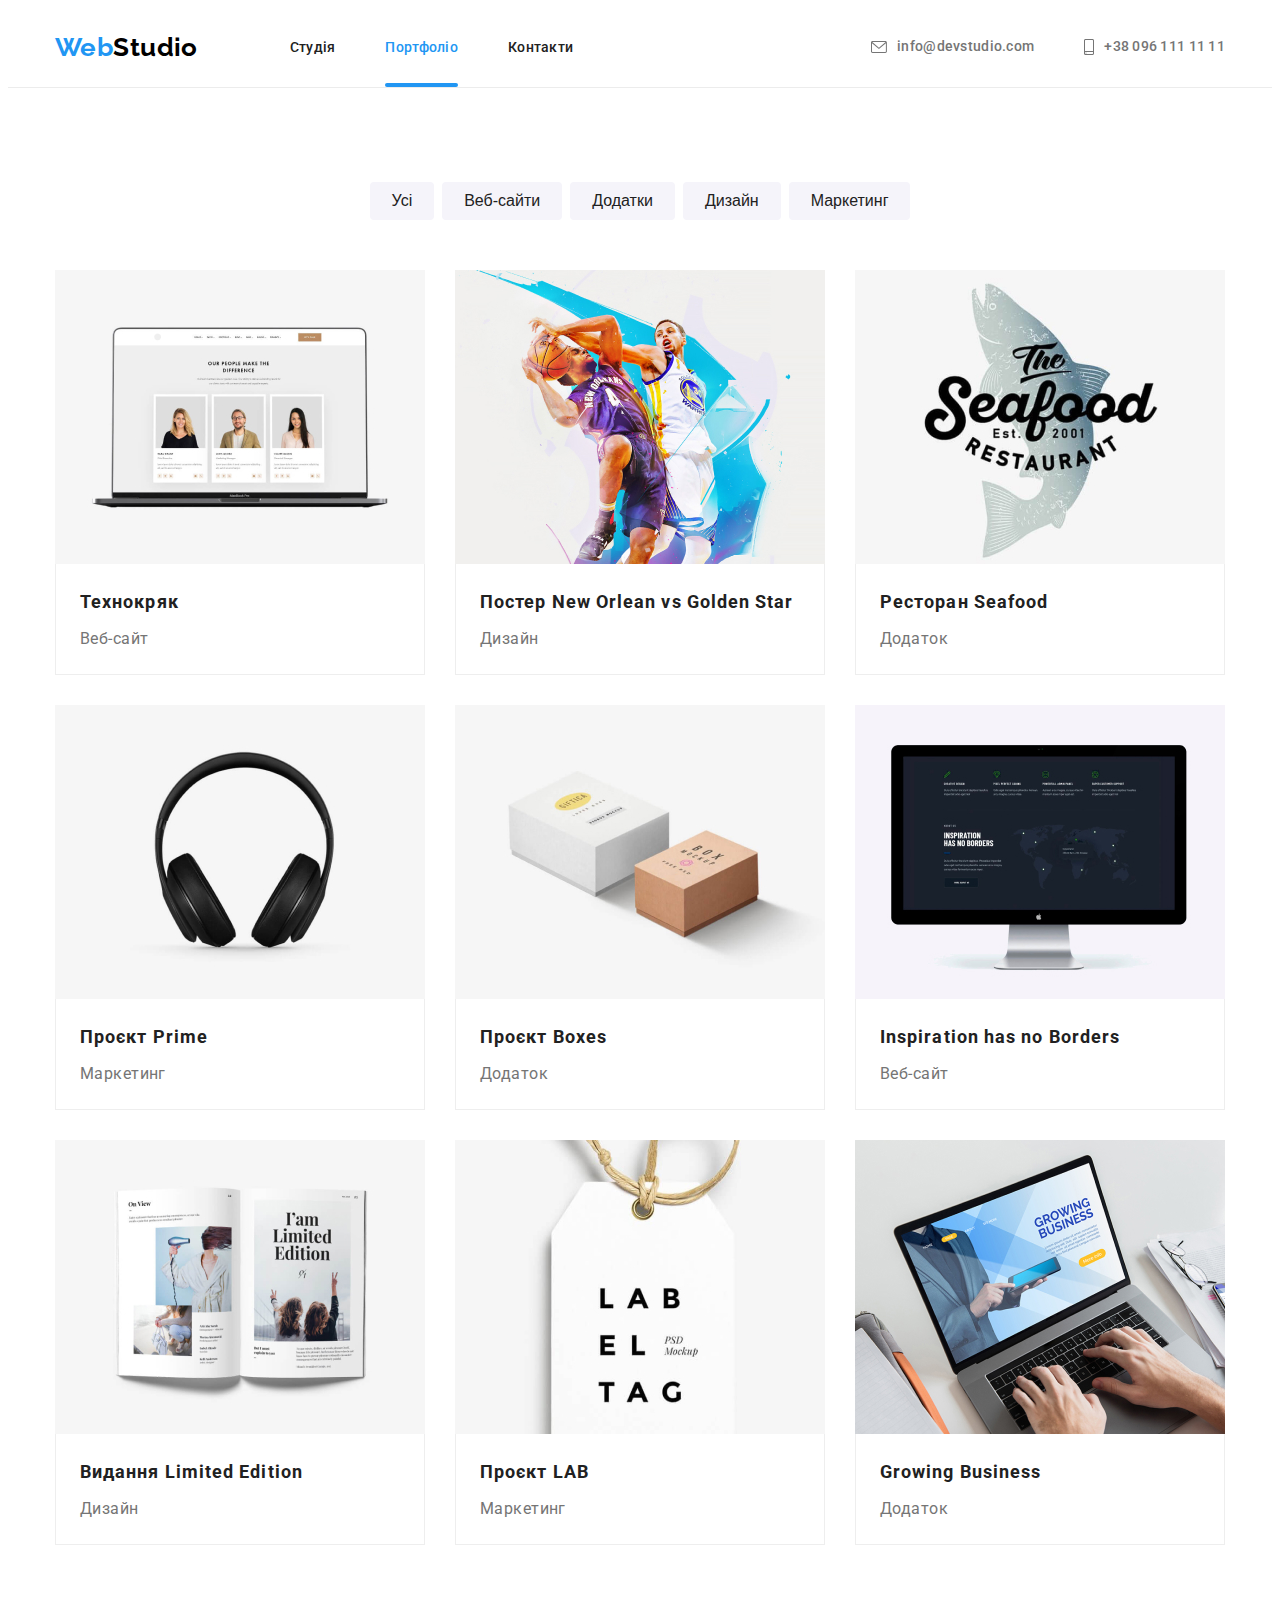
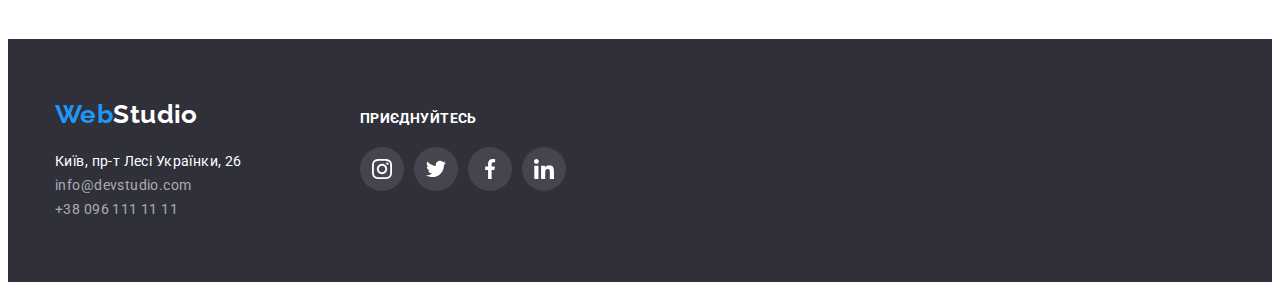
==== portfolio.html @ 35d329d9 "оформлення форми" ====
<!DOCTYPE html>
<html lang="uk">
<head>
    <meta charset="UTF-8">
    <meta http-equiv="X-UA-Compatible" content="IE=edge">
    <meta name="viewport" content="width=device-width, initial-scale=1.0">
    <title>Portfolio WebStudio</title>
    <link rel="preconnect" href="https://fonts.googleapis.com">
    <link rel="preconnect" href="https://fonts.gstatic.com" crossorigin>
    <link href="https://fonts.googleapis.com/css2?family=Raleway:wght@700&display=swap" rel="stylesheet">
    <link rel="preconnect" href="https://fonts.googleapis.com">
    <link rel="preconnect" href="https://fonts.gstatic.com" crossorigin>
    <link href="https://fonts.googleapis.com/css2?family=Roboto:wght@400;500;700;900&display=swap" rel="stylesheet">
    <link rel="stylesheet" href="https://cdnjs.cloudflare.com/ajax/libs/modern-normalize/1.1.0/modern-normalize.min.css" integrity="sha512-wpPYUAdjBVSE4KJnH1VR1HeZfpl1ub8YT/NKx4PuQ5NmX2tKuGu6U/JRp5y+Y8XG2tV+wKQpNHVUX03MfMFn9Q==" crossorigin="anonymous" referrerpolicy="no-referrer" />
    <link rel="stylesheet" href="./css/styles.css" />

</head>
<body>
    <header class="header">
        <div class="container header-container">
            <nav class="navigation">
                <a class="logo-link" href="index.html"> 
                    Web<span class="logo-link-black">Studio</span>
                </a>

                <ul class="nav-list list">
                    <li class="nav-list-item">
                        <a class="nav-list-item-link link" href="index.html">Студія</a></li>
                    <li class="nav-list-item">
                        <a class="nav-list-item-link link current" href="portfolio.html">Портфоліо</a></li>
                    <li class="nav-list-item">
                        <a class="nav-list-item-link link" href="#контакти">Контакти</a></li>
                    </ul>
            </nav>
        
            <ul class="contact-list list">
            <!--посилання, що відкриває вікно для написання електронного листа та посилання на здійснення дзвінку-->
                <li class="contact-list-item list"> 
                    <a class="contact-list-link" href="mailto:info@devstudio.com">
                        <svg class="email-icon">
                            <use href="./img/icons.svg#envelope"></use>
                        </svg>info@devstudio.com</a></li>
                <li class="contact-list-item list"> 
                    <a class="contact-list-link" href="tel:+380961111111">
                        <svg class="phone-icon">
                            <use href="./img/icons.svg#smartphone"></use>
                        </svg>+38 096 111 11 11</a></li>
            </ul>
        </div>
    </header>

    <main>
    <!-- Унікальний контент сторінки -->
    <!-- HERO -->
    <section class="section">
        <!-- <h1 class="main-title">Наші роботи</h1> -->
        <div class="portfolio-container container">
            <ul class="filter-btn-list list">
                <li class="filter-btn-list-item">
                    <button type="button" class="filter-btn">Усі</button></li>
                <li class="filter-btn-list-item">
                    <button type="button" class="filter-btn">Веб-сайти</button></li>
                <li class="filter-btn-list-item">
                    <button type="button" class="filter-btn">Додатки</button></li>
                <li class="filter-btn-list-item">
                    <button type="button" class="filter-btn">Дизайн</button></li>
                <li class="filter-btn-list-item">
                    <button type="button" class="filter-btn">Маркетинг</button></li>
            </ul>

            <ul class="portfolio-list list"> 
                <li class="portfolio-list-item list">
                <!--Фотографії робіт-->
                    <a href="#" class="portfolio-link link">
                        <div class="portfolio-thumb">
                            <img src="./img/img4.jpg" alt="Фото веб-сайту" width="370"/>
                            <div class="description-overlay">
                                <p class="thumb-description">Ресурс пропонує комплексні пропозиції з різним рівнем функціоналу та сервісів. Все це дозволить відвідувачу отримати вичерпні відомості про компанію чи приватну особу.</p>
                            </div>
                        </div>

                        <div class="total-description">
                            <h2 class="title-portfolio-description">Технокряк</h2>
                            <p class="portfolio-description">Веб-сайт</p>
                        </div>
                    </a>
                </li>

                <li class="portfolio-list-item list">
                <!--Фотографії наших робіт-->
                    <a href="#" class="portfolio-link link">
                        <div class="portfolio-thumb">
                            <img src="./img/img5.jpg" alt="Фото постеру" width="370"/>
                            <div class="description-overlay">
                                <p class="thumb-description">Ресурс пропонує комплексні пропозиції з різним рівнем функціоналу та сервісів. Все це дозволить відвідувачу отримати вичерпні відомості про компанію чи приватну особу.</p>
                            </div>
                        </div>

                        <div class="total-description">
                            <h2 class="title-portfolio-description">Постер New Orlean vs Golden Star</h2>
                            <p class="portfolio-description">Дизайн</p>
                        </div>
                    </a>
                </li>

                <li class="portfolio-list-item list">
                <!--Фотографії наших робіт-->
                    <a href="#" class="portfolio-link link">
                        <div class="portfolio-thumb">
                            <img src="./img/img6.jpg" alt="Фото морського ресторану" width="370"/>
                            <div class="description-overlay">
                                <p class="thumb-description">Ресурс пропонує комплексні пропозиції з різним рівнем функціоналу та сервісів. Все це дозволить відвідувачу отримати вичерпні відомості про компанію чи приватну особу.</p>
                            </div>
                        </div>

                        <div class="total-description">
                            <h2 class="title-portfolio-description">Ресторан Seafood</h2>
                            <p class="portfolio-description">Додаток</p>
                        </div>
                    </a>
                </li>

                <li class="portfolio-list-item list">
                    <!--Фотографії наших робіт-->
                    <a href="#" class="portfolio-link link">
                        <div class="portfolio-thumb">
                            <img src="./img/img7.jpg" alt="Фото навушників" width="370"/>
                            <div class="description-overlay">
                                <p class="thumb-description">Ресурс пропонує комплексні пропозиції з різним рівнем функціоналу та сервісів. Все це дозволить відвідувачу отримати вичерпні відомості про компанію чи приватну особу.</p>
                            </div>
                        </div>

                        <div class="total-description">
                            <h2 class="title-portfolio-description">Проєкт Prime</h2>
                            <p class="portfolio-description">Маркетинг</p>
                        </div>
                    </a>
                </li>

                <li class="portfolio-list-item list">
                    <!--Фотографії наших робіт-->
                    <a href="#" class="portfolio-link link">
                        <div class="portfolio-thumb">
                            <img src="./img/img8.jpg" alt="Фото проєкту" width="370"/>
                            <div class="description-overlay">
                                <p class="thumb-description">Ресурс пропонує комплексні пропозиції з різним рівнем функціоналу та сервісів. Все це дозволить відвідувачу отримати вичерпні відомості про компанію чи приватну особу.</p>
                            </div>
                        </div>

                        <div class="total-description">
                            <h2 class="title-portfolio-description">Проєкт Boxes</h2>
                            <p class="portfolio-description">Додаток</p>
                        </div>
                    </a>
                </li>

                <li class="portfolio-list-item list">
                    <!--Фотографії наших робіт-->
                    <a href="#" class="portfolio-link link">
                        <div class="portfolio-thumb">
                            <img src="./img/img9.jpg" alt="Фото веб-сайту" width="370"/>
                            <div class="description-overlay">
                                <p class="thumb-description">Ресурс пропонує комплексні пропозиції з різним рівнем функціоналу та сервісів. Все це дозволить відвідувачу отримати вичерпні відомості про компанію чи приватну особу.</p>
                            </div>
                        </div>

                        <div class="total-description">
                            <h2 class="title-portfolio-description">Inspiration has no Borders</h2>
                            <p class="portfolio-description">Веб-сайт</p>
                        </div>
                    </a>
                </li>

                <li class="portfolio-list-item list">
                    <!--Фотографії наших робіт-->
                    <a href="#" class="portfolio-link link">
                        <div class="portfolio-thumb">
                            <img src="./img/img10.jpg" alt="Фото відкритого журналу" width="370"/>
                            <div class="description-overlay">
                                <p class="thumb-description">Ресурс пропонує комплексні пропозиції з різним рівнем функціоналу та сервісів. Все це дозволить відвідувачу отримати вичерпні відомості про компанію чи приватну особу.</p>
                            </div>
                        </div>

                        <div class="total-description">
                            <h2 class="title-portfolio-description">Видання Limited Edition</h2>
                            <p class="portfolio-description">Дизайн</p>
                        </div>
                    </a>
                </li>

                <li class="portfolio-list-item list">
                    <!--Фотографії наших робіт-->
                    <a href="#" class="portfolio-link link">
                        <div class="portfolio-thumb">
                            <img src="./img/img11.jpg" alt="Фото проєкту" width="370"/>
                            <div class="description-overlay">
                                <p class="thumb-description">Ресурс пропонує комплексні пропозиції з різним рівнем функціоналу та сервісів. Все це дозволить відвідувачу отримати вичерпні відомості про компанію чи приватну особу.</p>
                            </div>
                        </div>

                        <div class="total-description">
                            <h2 class="title-portfolio-description">Проєкт LAB</h2>
                            <p class="portfolio-description">Маркетинг</p>
                        </div>
                    </a>
                </li>

                <li class="portfolio-list-item list">
                    <!--Фотографії наших робіт-->
                    <a href="#" class="portfolio-link link">
                        <div class="portfolio-thumb">
                            <img src="./img/img12.jpg" alt="Фото ноутбуку" width="370"/>
                            <div class="description-overlay">
                                <p class="thumb-description">Ресурс пропонує комплексні пропозиції з різним рівнем функціоналу та сервісів. Все це дозволить відвідувачу отримати вичерпні відомості про компанію чи приватну особу.</p>
                            </div>
                        </div>

                        <div class="total-description">
                            <h2 class="title-portfolio-description">Growing Business</h2>
                            <p class="portfolio-description">Додаток</p>
                        </div>
                    </a>
                </li>
            </ul>
        </div>
    </section>

</main>
        
<footer class="footer">
    <div class="footer-container container">
        <div class="footer-address-container">
            <ul class="footer-list">
                <a class="logo-link link" href="index.html"> 
                    Web<span class="logo-link-white">Studio</span>
                </a>
                                    
                <address class="footer-address">
                        <ul class="footer-adress-list list">
                            <li class="footer-contact-list"> 
                                <a class="footer-adress-link link" href="address">Київ, пр-т Лесі Українки, 26</a></li>
                            <li class="footer-contact-list"> 
                                <a class="footer-contact-link link" href="mailto:info@devstudio.com">info@devstudio.com</a></li>
                            <li class="footer-contact-list"> 
                                <a class="footer-contact-link link" href="tel:+380961111111">+38 096 111 11 11</a></li>
                        </ul>
                </address>
            </ul>
        </div>

        <div class="social-list footer-social-container">
            <p class="footer-social">приєднуйтесь</p>
            <ul class="social-container list">
                <li class="social-list-item">
                    <a href="#" class="footer-social-item-link">
                        <svg class="social-icon">
                            <use href="./img/icons.svg#instagram"></use>
                        </svg>
                    </a>
                </li>
                <li class="social-list-item">
                <a href="#" class="footer-social-item-link">
                    <svg class="social-icon">
                        <use href="./img/icons.svg#twitter"></use>                                                           </use>
                    </svg>
                </a>
            </li>

            <li class="social-list-item">
                <a href="#" class="footer-social-item-link">
                    <svg class="social-icon">
                        <use href="./img/icons.svg#facebook"></use>                                                           </use>
                    </svg>
                </a>
            </li>

            <li class="social-list-item">
                <a href="#" class="footer-social-item-link">
                    <svg class="social-icon">
                        <use href="./img/icons.svg#linkedin"></use>                                                           </use>
                    </svg>
                </a>
            </li>
        </ul>
        </div>
    </footer>



</body>
</html>
---- css/styles.css ----
:root {
--primary-font-family: "Roboto", sans-serif;
--secondary-font-family: "Raleway", sans-serif;
--primary-text-color: #212121;
--secondary-text-color: #757575;
--main-text-title-color: #FFFFFF;
--color-hover: #2196F3;
--black-background: #2F303A;
--header-logo-black: #000000;
--team-background: #F5F4FA;
--outline-portfolio-card-color: #EEEEEE;
--filter-button-background: #F5F4FA;
--border-bottom-color: #ECECEC;
--background-hero: #C4C4C4;
--fill-icon: #AFB1B8;
}
html {
    box-sizing: border-box;
}
*, ::after, ::before {
    box-sizing: border-box;
}

body {
    font-family: var(--primary-font-family);
    color: var(--primary-text-color);
    letter-spacing: 0.03em;
    font-size: 14px;
    font-weight: 400;
}

.list,
.link {
    list-style: none;
    text-decoration: none;
}

h1, h2, h3, h4, h5, h6, p {
    margin-top: 0;
    margin-bottom: 0;
}
 ul,
 li {
    margin-top: 0;
    margin-bottom: 0;
    padding-left: 0;
    list-style: none;
 }
 img {
    display: block;
    height: auto;
    max-width: 100%;
 }
.container {
    width: 1200px;
    padding-left: 15px;
    padding-right: 15px;
    margin-left: auto;
    margin-right: auto;
    }

/* Logo-link start */
.logo-link {
    text-decoration: none;
    font-family: var(--secondary-font-family);
    font-weight: 700;
    font-size: 26px;
    line-height: 1.19;
    /* identical to box height */
    color: var(--color-hover);
    margin-right: 92px;
}
.logo-link-black {
    text-decoration: none;
    font-family: var(--secondary-font-family);
    font-weight: 700;
    font-size: 26px;
    line-height: 1.19;
    /* identical to box height */
    color: var(--header-logo-black)
}
/* Logo-link end */

/* Header start */
.header-container {
    display: flex;
    align-items: center;
}
.header {
    padding-top: 24px;
    padding-bottom: 25px;
    height: 80px;
    border-bottom: 1px solid var(--border-bottom-color);
}
.navigation {
    display: flex;
    align-items: center;
}
.nav-list,
.contact-list {
    display: flex;
    align-items: center;
}
.nav-list-item-link {
    font-weight: 500;
    line-height: 1.14;
    letter-spacing: 0.02em;
    color: var(--primary-text-color);
}
.nav-list-item .link.current:after {
    content: "";
    position: absolute;
    top: 44px;
    left: 0px;

    display: block;
    width: 100%;
    height: 4px;
    border-radius: 2px;
    background: var(--color-hover);
    opacity: 1;
}
.nav-list-item{
    position: relative;

}
.link.current {
    color: var(--color-hover);
}

.nav-list-item:not(:last-child),
.contact-list-item:not(:last-child) {
    margin-right: 50px;
}
.contact-list-link {
    text-decoration: none;
    font-weight: 500;
    line-height: 1.14;
    letter-spacing: 0.02em;
    color: var(--secondary-text-color);

    fill: currentColor;
    display: flex;
    align-items: center;

    transition-property: color;
    transition-duration: 250ms;
    transition-timing-function: (0.4, 0, 0.2, 1);
}
.email-icon {
    width: 16px;
    height: 12px;
    margin-right: 10px;
}
.phone-icon {
    width: 10px;
    height: 16px;
    margin-right: 10px;
}

.contact-list-link:hover,
.contact-list-link:focus {
    color: var(--color-hover);
}

.contact-list {
    margin-left: auto;
}
/* Navigation end */

/* HERO */
.hero {
    background: var(--background-hero);
    max-width: 1600px;
    margin-left: auto;
    margin-right: auto;
    padding-top: 200px;
    padding-bottom: 200px;
    text-align: center;
    background-image: linear-gradient(to right, rgba(47, 48, 58, 0.4), rgba(47, 48, 58, 0.4)), url(../img/hero.jpg);
}

.main-title {
    font-weight: 900;
    font-size: 44px;
    line-height: 1.36;
    /* or 136% */
    letter-spacing: 0.06em;
    text-transform: uppercase;
    color: var(--main-text-title-color);
    width: 696px;
    margin-left: auto;
    margin-right: auto;
    text-align: center;
}

.modal-btn {
    font-weight: 700;
    font-size: 16px;
    line-height: 1.88;
    /* identical to box height, or 188% */
    min-width: 216px;
    padding: 10px 16px;
    letter-spacing: 0.06em;
    color: var(--main-text-title-color);
    box-shadow: 0px 4px 4px rgba(0, 0, 0, 0.15);
    border-radius: 4px;
    border: 0px;
    background: #188CE8;
    cursor: pointer;
    margin-top: 30px;
}

.modal-btn:active {
    background: var(--color-hover);
}
/* HERO END */

/* section start */
.section {
    padding-top: 94px;
    padding-bottom: 94px;
}
.features-container {
    display: flex;
}
.features-list {
    gap: 30px;
    display: flex;
}
.feature-background-icon {
    background-color: var(--filter-button-background);
    border-radius: 4px;
    width: 270px;
    height: 120px;
    margin-bottom: 30px;
    display: flex;
    justify-content: center;
    align-items: center;
}
.feature-icon {
    width: 70px;
    height: 70px;
}

.title-description {
    font-weight: 700;
    line-height: 1.14;
    font-size: 14px;
    text-transform: uppercase;
    color: var(--primary-text-color);
    margin-bottom: 10px;
}
.description{
    line-height: 1.71;
    /* or 171% */
    color: var(--secondary-text-color);
}
.servise-section {
    padding-top: 0px;
}
.section-title {
    font-weight: 700;
    font-size: 36px;
    line-height: 1.17;
    color: var(--primary-text-color);
    margin-bottom: 50px;
    text-align: center;
}
.servise-list {
    display: flex;
}
.service-thumb {
    position: relative;

}
.servise-item:not(:last-child) {
    margin-right: 30px;
}
.servise-description {
    font-weight: 700;
    line-height: 1.14;
    text-align: center;
    text-transform: uppercase;
    color: var(--main-text-title-color);
    background: rgba(47, 48, 58, 0.8);
    width: 100%;
    height: 70px;
    display: flex;
    justify-content: center;
    align-items: center;

    position: absolute;
    bottom: 0;

    opacity: 1;
}

.servise-list,
.servise-item,
.team,
.footer-adress-link,
.footer-adress-list,
.footer-contact-link {
    font-style: normal;
}
/* Features end */

/* Our team start */
.team {
    display: flex;
    flex-wrap: wrap;
    justify-content: space-between;
}
.team-section {
    height: auto;
    background: var(--team-background);
}

.team-list {
    display: block;
    background: var(--main-text-title-color);
    /* material shadow v1 */
    box-shadow: 0px 1px 3px rgba(0, 0, 0, 0.12), 0px 1px 1px rgba(0, 0, 0, 0.14), 0px 2px 1px rgba(0, 0, 0, 0.2);
    border-radius: 0px 0px 4px 4px;
    text-align: center;
}
.team-container-list {
    padding-top: 30px;
    padding-bottom: 30px;
}
.team-title-description {
    font-weight: 500;
    font-size: 16px;
    line-height: 1.19;
    /* identical to box height */
    color: var(--primary-text-color);
    margin-bottom: 10px;
}
.team-description {
    font-size: 16px;
    line-height: 1.19;
    /* identical to box height */
    color: var(--secondary-text-color);
    margin-bottom: 16px;
}
/* social link start */
.social-container {
    font-weight: 700;
    line-height: 1.14;
    text-transform: uppercase;
    color: var(--main-text-title-color);
    display: flex;
    justify-content: center;
    align-content: center;

}
.social-list-item {
    height: 44px;
    width: 44px;
    display: flex;
    align-content: center;
    justify-content: center;
    background: rgba(255, 255, 255, 0.1);
    border-radius: 50%;

}
.social-list-item:not(:last-child) {
    margin-right: 10px;
}
.social-item-link {
    height: 100%;
    width: 100%;
    display: flex;
    align-content: center;
    justify-content: center;
    border-radius: 50%;
    padding: 12px;
    fill: var(--fill-icon);

    transition-property: background-color, fill, stroke;
    transition-duration: 250ms, 250ms;
    transition-timing-function: cubic-bezier(0.4, 0, 0.2, 1), cubic-bezier(0.4, 0, 0.2, 1);
}

.social-item-link:hover,
.social-item-link:focus {
    background-color: var(--color-hover);
    fill: var(--main-text-title-color);
    stroke: 1px solid #000000;
}

/* Our team end */

/* Clients start */

.clients-container {
    height: 184px;
    width: 1170px;
    margin-left: auto;
    margin-right: auto;
}
.clients-list {
    margin-top: 50px;
    display: flex;
    justify-content: space-between;
    text-align: center;
}
.clients-icon {
    width: 170px;
    height: 92px;
    justify-content: space-between;
    text-align: center;
    display: flex;

}
.clients-link {
    width: 100%;
    height: 100%;
    fill: var(--fill-icon);
    padding: 16px 32px;
    border: 1px solid #AFB1B8;
    border-radius: 4px;

    transition-property: border, fill;
    transition-duration: 250ms, 250ms;
    transition-timing-function: cubic-bezier(0.4, 0, 0.2, 1), cubic-bezier(0.4, 0, 0.2, 1);
}

.icon-client {
    width: 100%;
    height: 100%;
}
.clients-link:hover,
.clients-link:focus {
    border: 1px solid var(--color-hover);
    fill: var(--color-hover);
}
/* Clients end */

/* Footer start */
.footer {
    padding-top: 60px;
    padding-bottom: 60px;
    background: var(--black-background);
}

.footer-container {
    display: flex;
    margin-right: auto;
    align-items: baseline;
}
.footer-address-container {
    width: auto;
    margin-right: 70px;
}

.logo-link {
    text-decoration: none;
    font-family: var(--secondary-font-family);
    font-weight: 700;
    font-size: 26px;
    line-height: 1.19;
    /* identical to box height */
    color: var(--color-hover);
}
.logo-link-white {
    font-weight: 700;
    font-size: 26px;
    line-height: 1.19;
    /* identical to box height */
    color: var(--main-text-title-color);
}
.footer-adress-link {
    line-height: 1.71;
    /* or 171% */
    color: var(--main-text-title-color);
}
.footer-contact-link {
    line-height: 1.71;
    /* or 171% */
    color: rgba(255, 255, 255, 0.6);
}
.footer-adress-list {
    margin-top: 20px;
}
.footer-adress-list:not(:last-child) {
    margin-bottom: 9px;
}
.footer-social-container {
    gap: 10px;
}
.footer-social {
    color: var(--main-text-title-color);
    font-weight: 700;
    line-height: 1.14;
    text-transform: uppercase;
    margin-bottom: 20px;
}

.footer-social-item-link {
    height: 100%;
    width: 100%;
    display: flex;
    align-content: center;
    justify-content: center;
    border-radius: 50%;
    padding: 12px;
    fill: var(--main-text-title-color);

    transition-property: background-color;
    transition-duration: 250ms;
    transition-timing-function: cubic-bezier(0.4, 0, 0.2, 1);

}
.footer-social-item-link:hover,
.footer-social-item-link:focus {
    background-color: var(--color-hover);
}
/* Footer end */

/* Portfolio start */
.nav-list-item-link {
    transition-property: color;
    transition-duration: 250ms;
    transition-timing-function: cubic-bezier(0.4, 0, 0.2, 1);
}

.nav-list-item-link:hover,
.nav-list-item-link:focus {
    color: var(--color-hover);
}

/* Portfolio filter start */

.filter-btn-list {
    display: flex;
    justify-content: center;
}
.filter-btn-list-item:not(:last-child) {
    margin-right: 8px;
    margin-bottom: 50px;
}
.filter-btn {
    font-weight: 500;
    font-size: 16px;
    line-height: 1.63;
    /* identical to box height, or 162% */
    color: var(--primary-text-color);
    background: var(--filter-button-background);
    border-radius: 4px;
    cursor: pointer;
    border: 0;
    text-align: center;
    padding: 6px 22px;

    transition-property: color, background-color, box-shadow;
    transition-duration: 250ms, 250ms, 250ms;
    transition-timing-function: cubic-bezier(0.4, 0, 0.2, 1), cubic-bezier(0.4, 0, 0.2, 1), cubic-bezier(0.4, 0, 0.2, 1);
}

.filter-btn:active,
.filter-btn:hover,
.filter-btn:focus {
    color: var(--main-text-title-color);
    background-color: var(--color-hover);
    box-shadow: 0px 3px 1px rgba(0, 0, 0, 0.1), 0px 1px 2px rgba(0, 0, 0, 0.08), 0px 2px 2px rgba(0, 0, 0, 0.12);
}
/* Portfolio filter end */

/* Portfolio Card Set start*/
.portfolio-list-item {
    padding: 0;
    margin: 0;
    background: var(--main-text-title-color);
}

.portfolio-list {
    display: flex;
    flex-wrap: wrap;
    margin-top: -30px;
    margin-left: -30px;
}

.portfolio-list-item {
    flex-basis: calc(100% / 3 -30px);
    margin-left: 30px;
    margin-top: 30px;

    transition: box-shadow 250ms cubic-bezier(0.4, 0, 0.2, 1);
}

.portfolio-thumb {
    position: relative;
    display: flex;
    width: 370px;

    overflow: hidden;
}

.thumb-description {
    position: absolute;
    font-size: 18px;
    line-height: 1.56;
    color: var(--main-text-title-color);

    top: 20%;
    left: 9%;
    right: 9%;

}

.description-overlay {
    position: absolute;
    width: 100%;
    height: 100%;
    background: rgba(33, 150, 243, 0.9);
    bottom: 0;
    right: 0;

    transform: translateY(100%);
    transition: transform 250ms cubic-bezier(0.4, 0, 0.2, 1);
}

.portfolio-list-item:hover,
.portfolio-list-item:focus {
    box-shadow: 0px 1px 1px rgba(0, 0, 0, 0.12), 0px 4px 4px rgba(0, 0, 0, 0.06), 1px 4px 6px rgba(0, 0, 0, 0.16);
}

.portfolio-list-item:hover .description-overlay {
    transform: translateY(0);
}
.total-description {
    border-bottom: 1px solid var(--outline-portfolio-card-color);
    border-left: 1px solid var(--outline-portfolio-card-color);
    border-right: 1px solid var(--outline-portfolio-card-color);
    padding: 20px 24px;
}

.title-portfolio-description {
    font-weight: 700;
    font-size: 18px;
    line-height: 2;
    /* identical to box height, or 200% */
    letter-spacing: 0.06em;
    color: var(--primary-text-color);
    margin-bottom: 4px;
}
.portfolio-description {
    font-size: 16px;
    line-height: 1.88;
    /* identical to box height, or 188% */
    color: var(--secondary-text-color);
}
/* Portfolio Card Set end */

.backdrop {
    position: fixed;
    top: 0;
    left: 0;
    width: 100%;
    height: 100%;
    background: rgba(0, 0, 0, 0.2);

    opacity: 1;
    transition: opacity 250ms cubic-bezier(0.4, 0, 0.2, 1);
}

.backdrop.is-hidden {
    opacity: 0;
    pointer-events: none;
    visibility: hidden;
}

.backdrop.is-hidden .modal {
    transform: translate(-50%, -50%) scale(0.5);
}
.modal {
    position: absolute;
    top: 50%;
    left: 50%;
    transform: translate(-50%, -50%) scale(1);

    width: 528px;
    height: 581px;
    background-color: var(--main-text-title-color);
    box-shadow: 0px 1px 3px rgba(0, 0, 0, 0.12), 0px 1px 1px rgba(0, 0, 0, 0.14), 0px 2px 1px rgba(0, 0, 0, 0.2);
    border-radius: 4px;

    transition: transform 250ms cubic-bezier(0.4, 0, 0.2, 1);
}

.close-button {
    width: 30px;
    height: 30px;
    display: flex;
    border: 1px solid rgba(0, 0, 0, 0.1);
    border-radius: 50%;
    background: var(--main-text-title-color);
    margin-top: 8px;
    margin-left: auto;
    margin-right: 8px;
    cursor: pointer;
}

.close  {
    height: 100%;
    display: flex;
    align-content: center;
    justify-content: center;

}
.close:focus,
.close:hover {
    fill: var(--color-hover);
}
.form-title {
    font-weight: 700;
    font-size: 20px;
    line-height: 1.15;
    text-align: center;
    /* margin-top: 40px; */

}
.form-box {
    display: block ;
    justify-content: center;
    align-items: center;
    width: 448px;
    margin: 12px 40px 20px;

}

.form-label {
    display: flex;
    flex-direction: column;
    margin-bottom: 8px;
    font-weight: 400;
    font-size: 12px;
    line-height: 1.17;
    letter-spacing: 0.01em;
    color: var(--secondary-text-color);
    position: relative;
}
.form-label:hover .form-input,
.form-label:hover .input-icon {
    fill: var(--color-hover);
    border: 1px solid var(--color-hover);
}
.form-input {
    height: 40px;
    border: 1px solid rgba(33, 33, 33, 0.2);
    border-radius: 4px;
    cursor: pointer;

}
.input-icon {
    width: 18px;
    height: 18px;
    position: absolute;
    top: 50%;
    left: 20px;
    transform: translate(-50%);
    display: inline-block;
}

.form-input-comment {
    height: 120px;
    resize: none;
    border: 1px solid rgba(33, 33, 33, 0.2);
    border-radius: 4px;
    cursor: pointer;
}


.form-button {
    padding: 10px 52px;
    font-weight: 700;
    font-size: 16px;
    line-height: 1.88;
    text-align: center;
    letter-spacing: 0.06em;
    color: var(--main-text-title-color);
    box-shadow: 0px 4px 4px rgba(0, 0, 0, 0.15);
    border-radius: 4px;
    border: var(--color-hover);
    background-color: var(--color-hover);

    display: inline-block;
    justify-content: center;
    align-items: center;
    cursor: pointer;
}
.form-button:focus,
.form-button:hover {
    background-color: #188CE8;
}
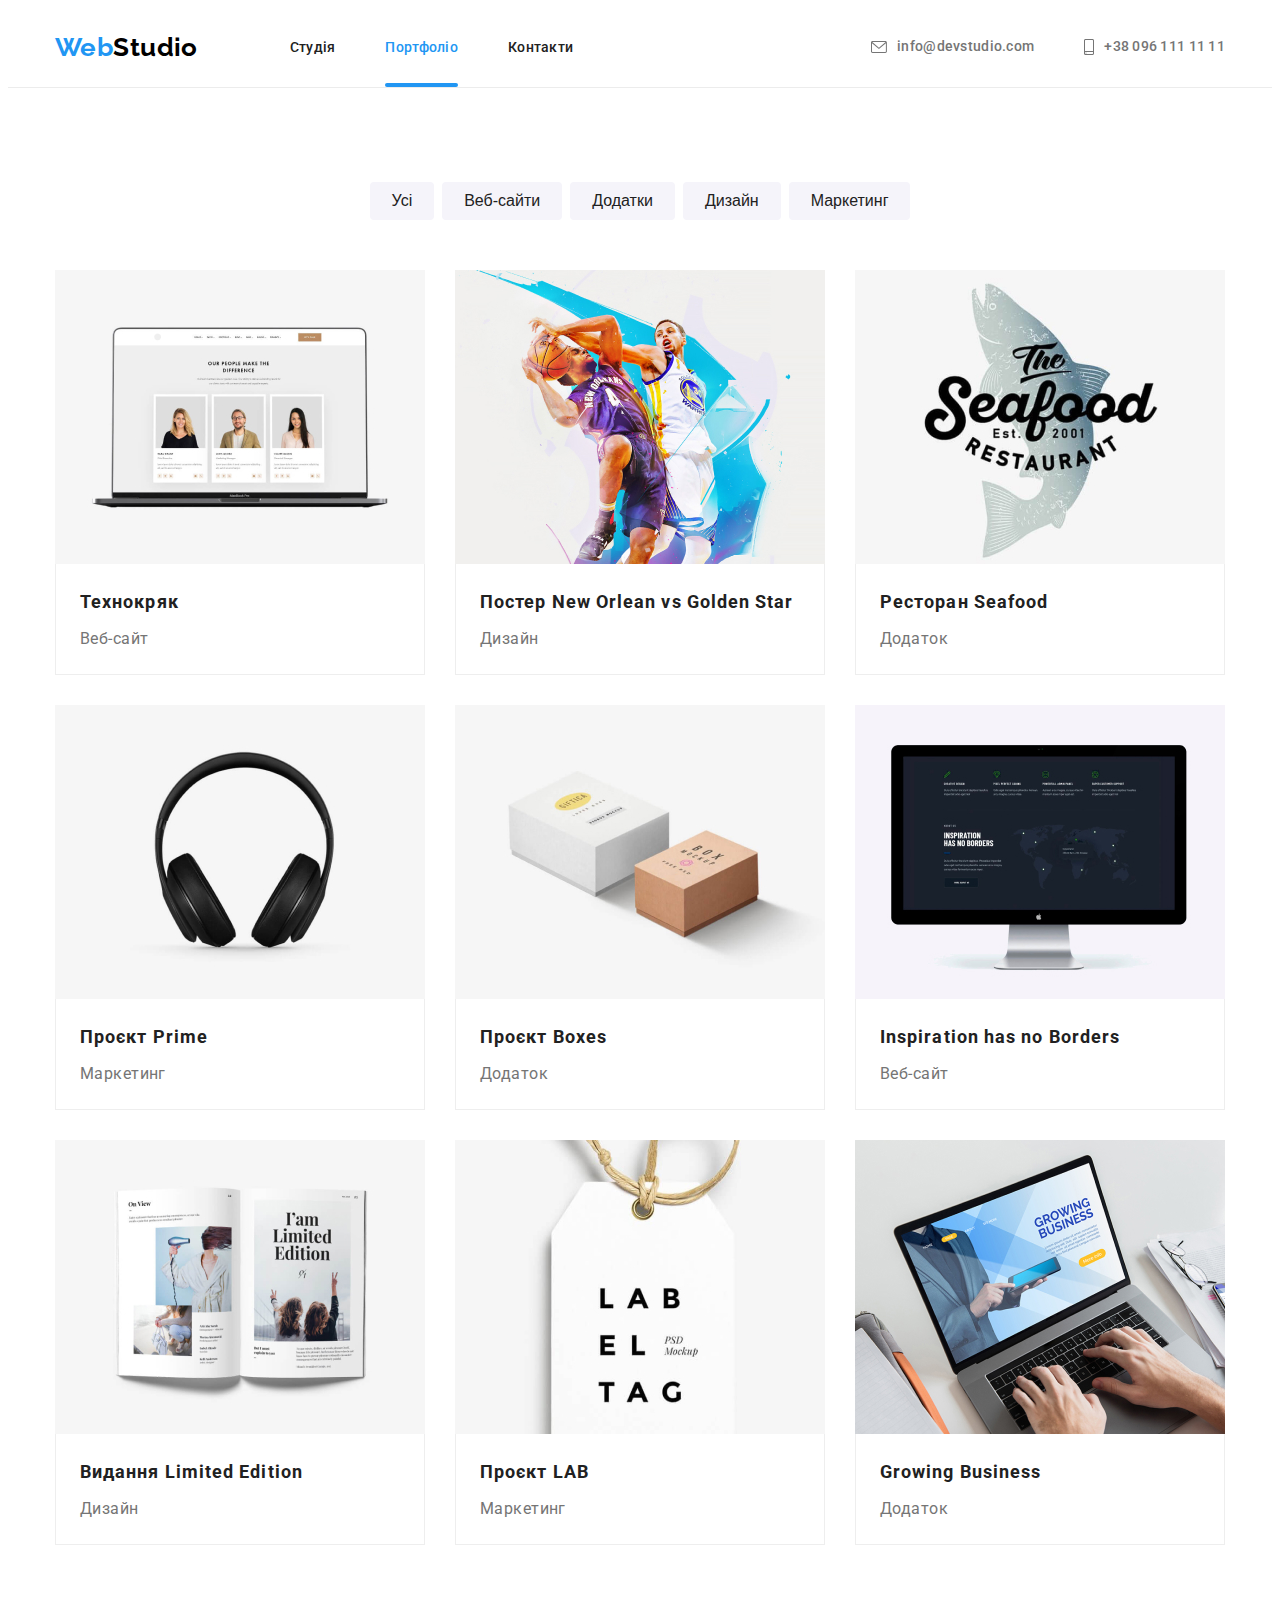
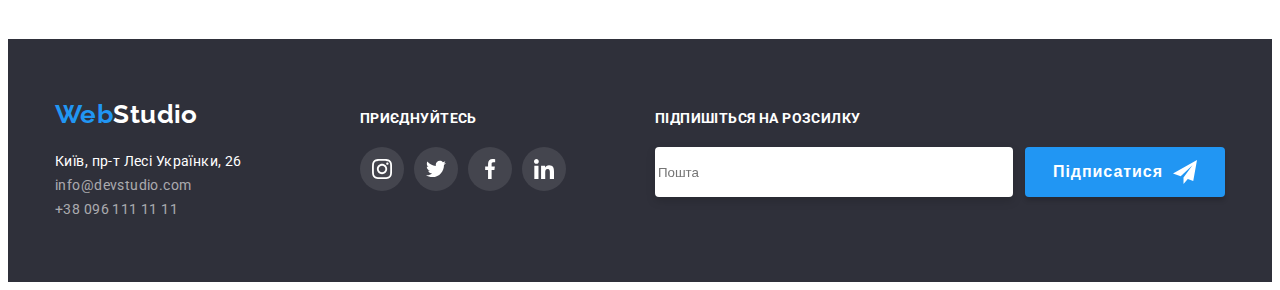
==== commit e7fb3816: "оформлення форми" ====
--- a/portfolio.html
+++ b/portfolio.html
@@ -283,6 +283,19 @@
             </li>
         </ul>
         </div>
+
+        <div class="footer-form">
+            <p class="footer-social">Підпишіться на розсилку</p>
+            <div class="footer-form-field">
+                <input type="email" class="footer-form-input" name="email" placeholder="Пошта">
+                    </input>
+                <button type="submit" class="footer-form-button">Підписатися
+                    <svg class="send-icon">
+                        <use href="./img/icons.svg#icon-send"></use>
+                    </svg>
+                </button>
+            </div>
+        </div>
     </footer>
 
 
--- a/css/styles.css
+++ b/css/styles.css
@@ -517,6 +517,43 @@
 .footer-social-item-link:focus {
     background-color: var(--color-hover);
 }
+.footer-form {
+    margin-left: auto;
+}
+.footer-form-field {
+    display: flex;
+}
+.footer-form-input {
+    width: 358px;
+    margin-right: 12px;
+    border: 1px solid rgba(255, 255, 255, 0.3);
+    filter: drop-shadow(0px 4px 4px rgba(0, 0, 0, 0.15));
+    border-radius: 4px;
+}
+.footer-form-button {
+    background: var(--color-hover);
+    box-shadow: 0px 4px 4px rgba(0, 0, 0, 0.15);
+    border-radius: 4px;
+    border: var(--color-hover);
+    padding: 10px 28px;
+    font-weight: 700;
+    font-size: 16px;
+    line-height: 1.88;
+
+    display: flex;
+    align-items: center;
+    text-align: center;
+    letter-spacing: 0.06em;
+
+    color: var(--main-text-title-color);
+}
+
+.send-icon {
+    height: 24px;
+    width: 24px;
+    fill: var(--main-text-title-color);
+    margin-left: 10px;
+}
 /* Footer end */
 
 /* Portfolio start */
@@ -719,41 +756,52 @@
     font-size: 20px;
     line-height: 1.15;
     text-align: center;
-    /* margin-top: 40px; */
-
-}
+    margin-bottom: 12px;
+}
+
 .form-box {
-    display: block ;
+    display: block;
     justify-content: center;
     align-items: center;
-    width: 448px;
-    margin: 12px 40px 20px;
-
-}
-
+    margin-left: 40px;
+    margin-right: 40px;
+}
+.form-field {
+    margin-top: 10px;
+}
 .form-label {
     display: flex;
     flex-direction: column;
-    margin-bottom: 8px;
     font-weight: 400;
     font-size: 12px;
     line-height: 1.17;
     letter-spacing: 0.01em;
     color: var(--secondary-text-color);
     position: relative;
-}
+
+    transition: fill 250ms cubic-bezier(0.4, 0, 0.2, 1) border 250ms cubic-bezier(0.4, 0, 0.2, 1);
+}
+
 .form-label:hover .form-input,
-.form-label:hover .input-icon {
+.form-label:hover .input-icon,
+.form-input:not(:placeholder-shown) {
     fill: var(--color-hover);
-    border: 1px solid var(--color-hover);
+    border: 2px solid var(--color-hover);
+}
+.form-label:focus .form-input,
+.form-label:focus .input-icon,
+.form-input:not(:placeholder-shown) {
+    fill: var(--color-hover);
+    border: 2px solid var(--color-hover);
+    
 }
 .form-input {
-    height: 40px;
     border: 1px solid rgba(33, 33, 33, 0.2);
     border-radius: 4px;
     cursor: pointer;
-
-}
+    padding: 12px 42px;
+}
+
 .input-icon {
     width: 18px;
     height: 18px;
@@ -762,17 +810,23 @@
     left: 20px;
     transform: translate(-50%);
     display: inline-block;
-}
-
-.form-input-comment {
-    height: 120px;
+    align-content: center;
+    justify-content: center;
+}
+
+#comment {
     resize: none;
     border: 1px solid rgba(33, 33, 33, 0.2);
     border-radius: 4px;
     cursor: pointer;
-}
-
-
+    height: 120px;
+}
+.btn-box {
+    display: flex;
+    justify-content: center;
+    align-items: center;
+    margin-top: 30px;
+}
 .form-button {
     padding: 10px 52px;
     font-weight: 700;
@@ -785,10 +839,6 @@
     border-radius: 4px;
     border: var(--color-hover);
     background-color: var(--color-hover);
-
-    display: inline-block;
-    justify-content: center;
-    align-items: center;
     cursor: pointer;
 }
 .form-button:focus,
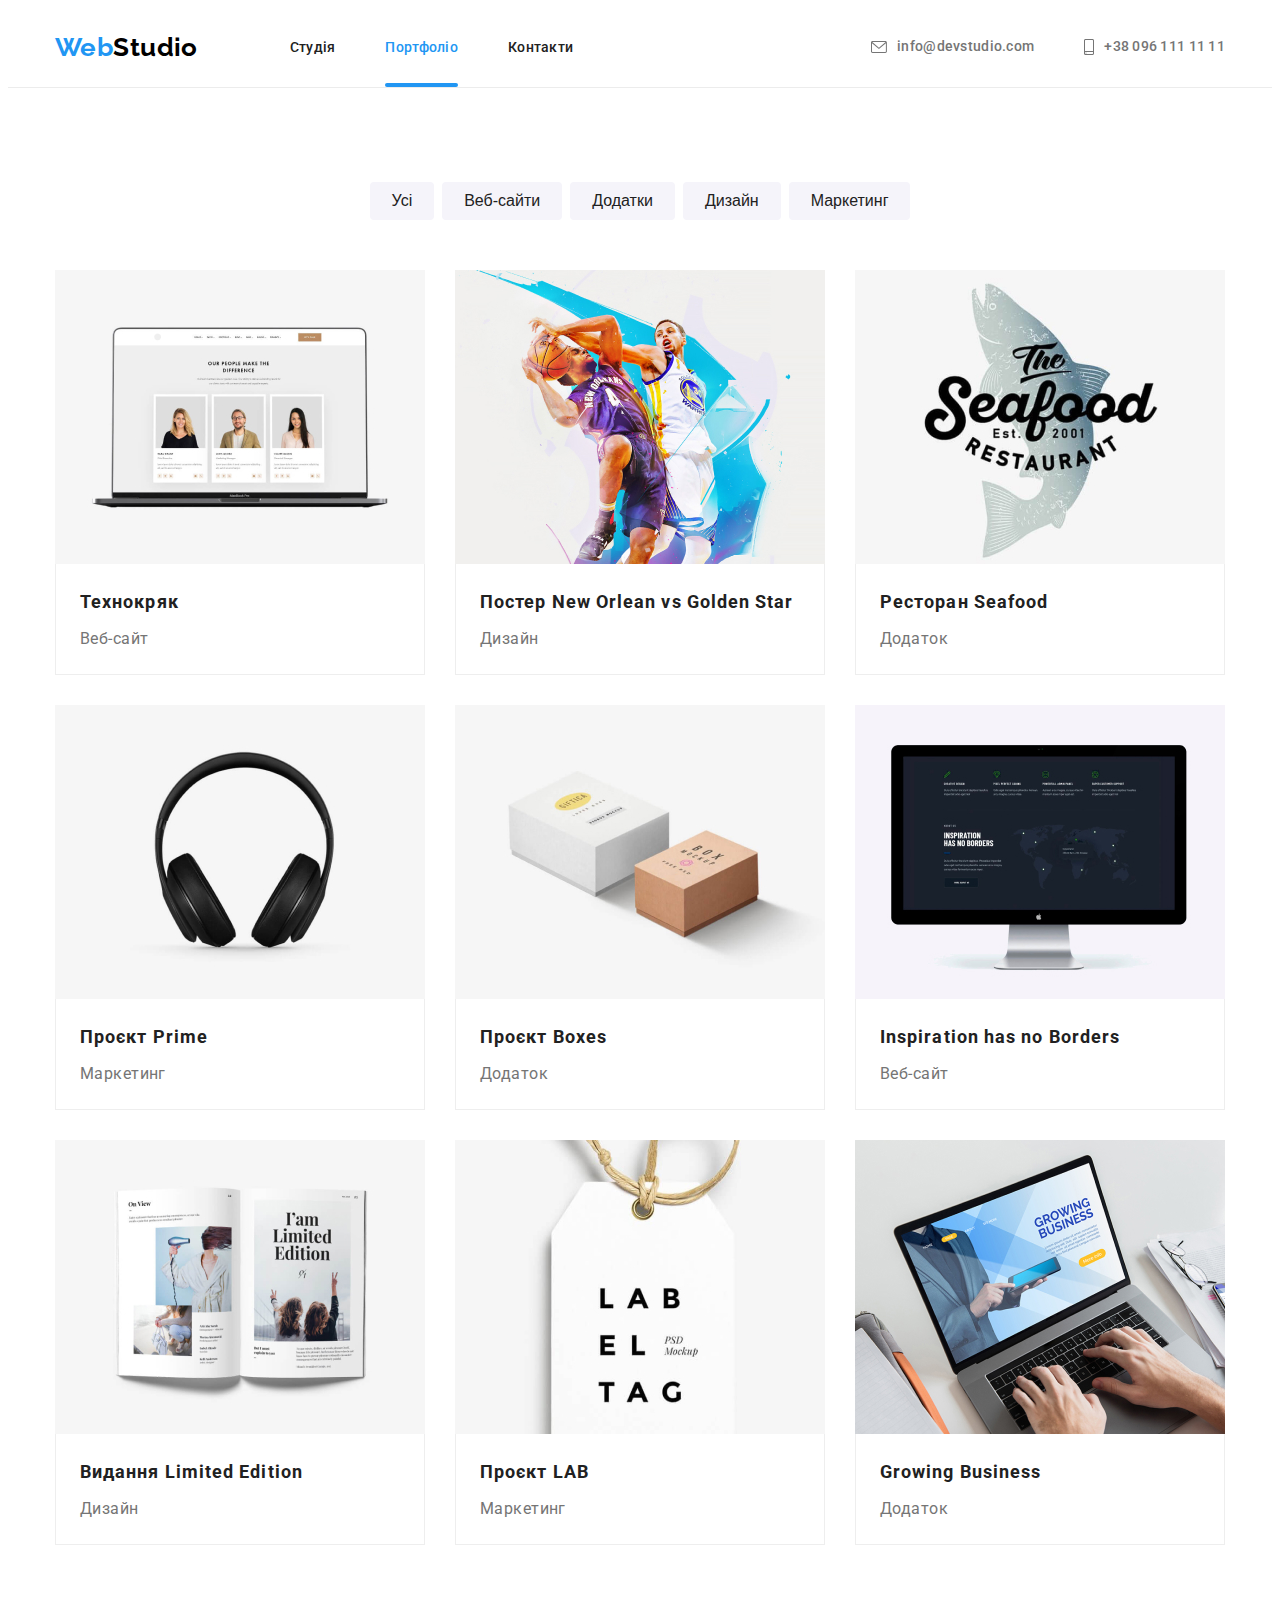
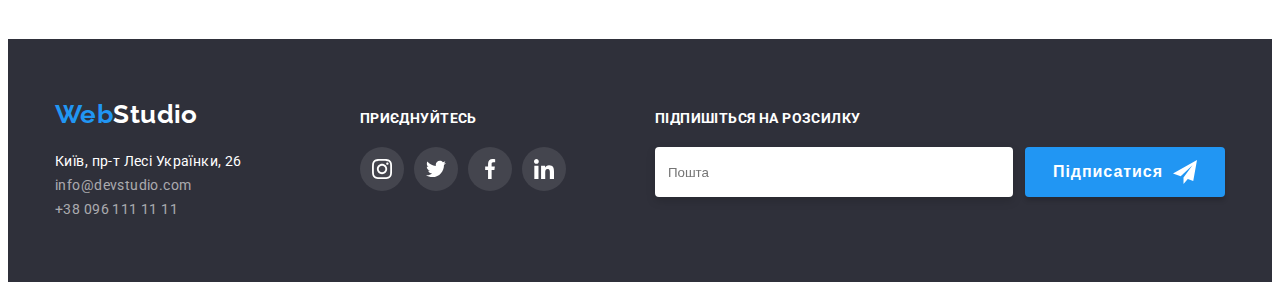
==== commit 173ddc23: "коригування дз" ====
--- a/portfolio.html
+++ b/portfolio.html
@@ -286,7 +286,7 @@
 
         <div class="footer-form">
             <p class="footer-social">Підпишіться на розсилку</p>
-            <div class="footer-form-field">
+            <form class="footer-form-field">
                 <input type="email" class="footer-form-input" name="email" placeholder="Пошта">
                     </input>
                 <button type="submit" class="footer-form-button">Підписатися
@@ -294,7 +294,7 @@
                         <use href="./img/icons.svg#icon-send"></use>
                     </svg>
                 </button>
-            </div>
+            </form>
         </div>
     </footer>
 
--- a/css/styles.css
+++ b/css/styles.css
@@ -529,6 +529,7 @@
     border: 1px solid rgba(255, 255, 255, 0.3);
     filter: drop-shadow(0px 4px 4px rgba(0, 0, 0, 0.15));
     border-radius: 4px;
+    padding: 12px;
 }
 .footer-form-button {
     background: var(--color-hover);
@@ -723,6 +724,8 @@
     background-color: var(--main-text-title-color);
     box-shadow: 0px 1px 3px rgba(0, 0, 0, 0.12), 0px 1px 1px rgba(0, 0, 0, 0.14), 0px 2px 1px rgba(0, 0, 0, 0.2);
     border-radius: 4px;
+    padding: 40px;
+    position: relative;
 
     transition: transform 250ms cubic-bezier(0.4, 0, 0.2, 1);
 }
@@ -734,10 +737,10 @@
     border: 1px solid rgba(0, 0, 0, 0.1);
     border-radius: 50%;
     background: var(--main-text-title-color);
-    margin-top: 8px;
-    margin-left: auto;
-    margin-right: 8px;
+    top: 8px;
+    right: 8px;
     cursor: pointer;
+    position: absolute;
 }
 
 .close  {
@@ -745,11 +748,15 @@
     display: flex;
     align-content: center;
     justify-content: center;
+
+    transition: fill 250ms cubic-bezier(0.4, 0, 0.2, 1), transform 250ms cubic-bezier(0.4, 0, 0.2, 1);
+
 
 }
 .close:focus,
 .close:hover {
     fill: var(--color-hover);
+    transition: transform;
 }
 .form-title {
     font-weight: 700;
@@ -763,15 +770,12 @@
     display: block;
     justify-content: center;
     align-items: center;
-    margin-left: 40px;
-    margin-right: 40px;
-}
-.form-field {
-    margin-top: 10px;
-}
+}
+
 .form-label {
     display: flex;
     flex-direction: column;
+    gap: 4px;
     font-weight: 400;
     font-size: 12px;
     line-height: 1.17;
@@ -783,35 +787,36 @@
 }
 
 .form-label:hover .form-input,
+.form-label:focus .form-input,
+.form-input:not(:placeholder-shown) {
+    border: 1px solid var(--color-hover);
+}
+
 .form-label:hover .input-icon,
-.form-input:not(:placeholder-shown) {
-    fill: var(--color-hover);
-    border: 2px solid var(--color-hover);
-}
-.form-label:focus .form-input,
 .form-label:focus .input-icon,
 .form-input:not(:placeholder-shown) {
     fill: var(--color-hover);
-    border: 2px solid var(--color-hover);
-    
-}
+}
+
 .form-input {
     border: 1px solid rgba(33, 33, 33, 0.2);
     border-radius: 4px;
     cursor: pointer;
     padding: 12px 42px;
+    margin-bottom: 10px;
 }
 
 .input-icon {
     width: 18px;
     height: 18px;
     position: absolute;
-    top: 50%;
+    top: 40%;
     left: 20px;
-    transform: translate(-50%);
+    transform: translate(-40%);
     display: inline-block;
     align-content: center;
     justify-content: center;
+    
 }
 
 #comment {
@@ -820,7 +825,47 @@
     border-radius: 4px;
     cursor: pointer;
     height: 120px;
-}
+    margin-bottom: 20px;
+    padding: 12px 16px;
+}
+.label {
+    line-height: 1.71;
+    color: var (--secondary-text-color);
+    display: inline-block;
+    align-content: center;
+    justify-content: center;
+    position: relative;
+    padding-left: 45px;
+    
+}
+.contract {
+    line-height: 1.71;
+    color: var(--color-hover);
+}
+
+.checkbox-icon {
+    width: 16px;
+    height: 15px;
+    position: absolute;
+    top: 4px;
+    left: 25px;
+    fill: var(--primary-text-color);
+
+    
+}
+.checkbox {
+    appearance: none;
+    --webkit-appearance: none;
+
+} 
+.checkbox:checked + .checkbox-icon {
+    background-color: var(--color-hover);
+    fill: var(--color-hover);
+    background-image: url(../img/svg/icon\ check\ \(2\)\ \(1\).svg);
+    background-size: contain;
+    background-origin: border-box;
+}
+
 .btn-box {
     display: flex;
     justify-content: center;
@@ -840,6 +885,8 @@
     border: var(--color-hover);
     background-color: var(--color-hover);
     cursor: pointer;
+
+    transition: background-color 250ms cubic-bezier(0.4, 0, 0.2, 1);
 }
 .form-button:focus,
 .form-button:hover {
